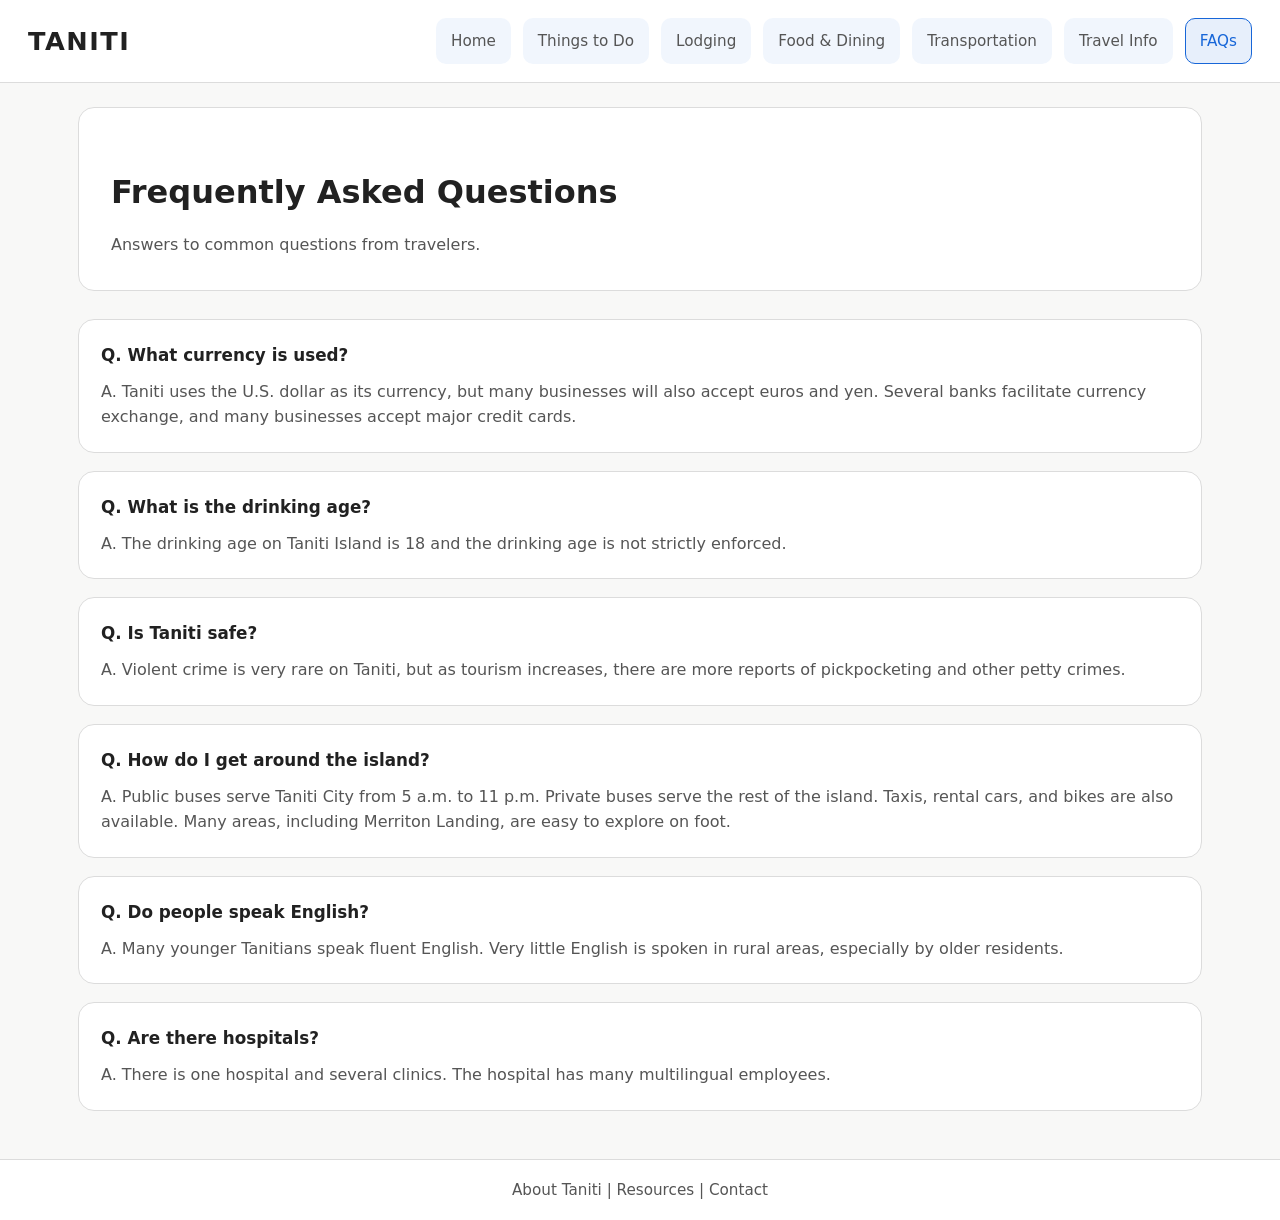
==== faqs.html @ d8143a9d "Initial Taniti prototype" ====
<!DOCTYPE html>
<html lang="en">
<head>
  <meta charset="UTF-8">
  <meta name="viewport" content="width=device-width, initial-scale=1.0">
  <title>Taniti | FAQs</title>
  <link rel="stylesheet" href="styles.css">
</head>
<body>
  <header class="site-header">
    <div class="brand">TANITI</div>
    <nav class="main-nav" aria-label="Primary navigation">
      <a href="index.html" class="nav-link">Home</a>
      <a href="things-to-do.html" class="nav-link">Things to Do</a>
      <a href="lodging.html" class="nav-link">Lodging</a>
      <a href="food-dining.html" class="nav-link">Food & Dining</a>
      <a href="transportation.html" class="nav-link">Transportation</a>
      <a href="travel-info.html" class="nav-link">Travel Info</a>
      <a href="faqs.html" class="nav-link active">FAQs</a>
    </nav>
  </header>

  <main class="page-content">
    <section class="hero-section small-hero">
      <div class="hero-copy">
        <h1>Frequently Asked Questions</h1>
        <p>Answers to common questions from travelers.</p>
      </div>
    </section>

    <section class="faq-section">
      <article class="faq-item">
        <h2>Q. What currency is used?</h2>
        <p>A. Taniti uses the U.S. dollar as its currency, but many businesses will also accept euros and yen. Several banks facilitate currency exchange, and many businesses accept major credit cards.</p>
      </article>
      <article class="faq-item">
        <h2>Q. What is the drinking age?</h2>
        <p>A. The drinking age on Taniti Island is 18 and the drinking age is not strictly enforced.</p>
      </article>
      <article class="faq-item">
        <h2>Q. Is Taniti safe?</h2>
        <p>A. Violent crime is very rare on Taniti, but as tourism increases, there are more reports of pickpocketing and other petty crimes.</p>
      </article>
      <article class="faq-item">
        <h2>Q. How do I get around the island?</h2>
        <p>A. Public buses serve Taniti City from 5 a.m. to 11 p.m. Private buses serve the rest of the island. Taxis, rental cars, and bikes are also available. Many areas, including Merriton Landing, are easy to explore on foot.</p>
      </article>
      <article class="faq-item">
        <h2>Q. Do people speak English?</h2>
        <p>A. Many younger Tanitians speak fluent English. Very little English is spoken in rural areas, especially by older residents.</p>
      </article>
      <article class="faq-item">
        <h2>Q. Are there hospitals?</h2>
        <p>A. There is one hospital and several clinics. The hospital has many multilingual employees.</p>
      </article>
    </section>
  </main>

  <footer class="site-footer">
    <p>About Taniti | Resources | Contact</p>
  </footer>
</body>
</html>
---- styles.css ----
:root {
  --bg: #f8f8f7;
  --surface: #ffffff;
  --border: #dcdcdc;
  --text: #212121;
  --muted: #555555;
  --accent: #1766d8;
  --shadow: 0 10px 25px rgba(0, 0, 0, 0.06);
  --radius: 16px;
}

/* Global page styles */
* {
  box-sizing: border-box;
}
html {
  scroll-behavior: smooth;
}
body {
  margin: 0;
  font-family: Inter, system-ui, sans-serif;
  color: var(--text);
  background: var(--bg);
  line-height: 1.6;
}
a {
  color: inherit;
  text-decoration: none;
}
p {
  margin: 0;
}

/* Page wrapper and spacing */
.page-content {
  max-width: 1180px;
  margin: 0 auto;
  padding: 24px 28px 48px;
}

/* Header navigation */
.site-header {
  display: flex;
  align-items: center;
  justify-content: space-between;
  padding: 18px 28px;
  background: var(--surface);
  border-bottom: 1px solid var(--border);
  position: sticky;
  top: 0;
  z-index: 10;
}
.brand {
  font-size: 1.6rem;
  font-weight: 700;
  letter-spacing: 0.06em;
}
.main-nav {
  display: flex;
  flex-wrap: wrap;
  gap: 12px;
}
.nav-link {
  display: inline-block;
  padding: 10px 14px;
  border: 1px solid transparent;
  border-radius: 10px;
  background: rgba(23, 102, 216, 0.06);
  color: var(--muted);
  font-size: 0.95rem;
}
.nav-link:hover,
.nav-link:focus-visible {
  background: rgba(23, 102, 216, 0.12);
  color: var(--text);
}
.nav-link.active {
  border-color: var(--accent);
  color: var(--accent);
  background: rgba(23, 102, 216, 0.1);
}

/* Hero sections */
.hero-section {
  display: grid;
  grid-template-columns: 1.2fr 0.8fr;
  gap: 28px;
  align-items: center;
  background: var(--surface);
  border: 1px solid var(--border);
  border-radius: var(--radius);
  padding: 32px;
  margin-bottom: 28px;
}
.hero-section.small-hero {
  grid-template-columns: 1fr;
}
.hero-copy h1 {
  margin-bottom: 14px;
  font-size: clamp(2rem, 2.3vw, 2.7rem);
}
.hero-copy p {
  color: var(--muted);
  max-width: 680px;
}
.hero-image {
  min-height: 230px;
  display: grid;
  place-items: center;
  border: 1px solid var(--border);
  border-radius: 18px;
  background: #eef4ff;
}
.hero-image-icon {
  font-size: 3rem;
}

/* Card sections */
.card-section {
  margin-top: 12px;
}
.card-section h2 {
  margin-bottom: 18px;
  font-size: 1.35rem;
}
.card-grid {
  display: grid;
  gap: 18px;
  grid-template-columns: repeat(3, minmax(240px, 1fr));
}
.card-grid.two-column {
  grid-template-columns: repeat(2, minmax(240px, 1fr));
}
.card-grid.four-column {
  grid-template-columns: repeat(4, minmax(220px, 1fr));
}
.card {
  background: var(--surface);
  border: 1px solid var(--border);
  border-radius: 18px;
  padding: 24px;
  box-shadow: var(--shadow);
}
.card h3 {
  margin-top: 0;
  margin-bottom: 10px;
}
.card p {
  color: var(--muted);
}
.wide-card {
  min-height: 220px;
}
.notice {
  margin-top: 18px;
  font-size: 0.95rem;
  color: var(--muted);
  text-align: center;
}

/* Transportation page layout */
.transport-grid {
  display: grid;
  grid-template-columns: 1fr 1fr;
  gap: 18px;
  margin-top: 18px;
}
.transport-card {
  min-height: 260px;
}
.transport-card ul {
  margin: 12px 0 0;
  padding-left: 18px;
  color: var(--muted);
}
.transport-card li {
  margin-bottom: 8px;
}
.map-placeholder {
  margin-top: 24px;
  background: var(--surface);
  border: 1px solid var(--border);
  border-radius: var(--radius);
  padding: 26px;
  text-align: center;
}
.map-icon {
  font-size: 2.5rem;
  margin-bottom: 10px;
}

/* Travel Info and FAQ content */
.info-grid,
.faq-section {
  display: grid;
  gap: 18px;
}
.info-grid {
  grid-template-columns: repeat(3, minmax(220px, 1fr));
}
.info-card {
  background: #f3f5ff;
  border: 1px solid var(--border);
  border-radius: var(--radius);
  padding: 24px;
}
.info-card h3 {
  margin-top: 0;
  margin-bottom: 10px;
}
.faq-item {
  background: var(--surface);
  border: 1px solid var(--border);
  border-radius: var(--radius);
  padding: 22px;
}
.faq-item h2 {
  margin: 0 0 10px;
  font-size: 1.05rem;
}
.faq-item p {
  color: var(--muted);
}

/* Footer styling */
.site-footer {
  padding: 18px 28px;
  background: var(--surface);
  border-top: 1px solid var(--border);
  text-align: center;
  font-size: 0.95rem;
  color: var(--muted);
}

/* Responsive layout adjustments */
@media (max-width: 980px) {
  .hero-section,
  .transport-grid,
  .info-grid {
    grid-template-columns: 1fr;
  }
  .card-grid.four-column {
    grid-template-columns: repeat(2, minmax(220px, 1fr));
  }
}

@media (max-width: 720px) {
  .site-header {
    flex-direction: column;
    align-items: stretch;
    gap: 12px;
  }
  .main-nav {
    justify-content: center;
  }
  .page-content {
    padding: 18px 16px 36px;
  }
  .hero-section {
    padding: 24px;
  }
  .card-grid,
  .transport-grid,
  .info-grid {
    gap: 14px;
  }
}
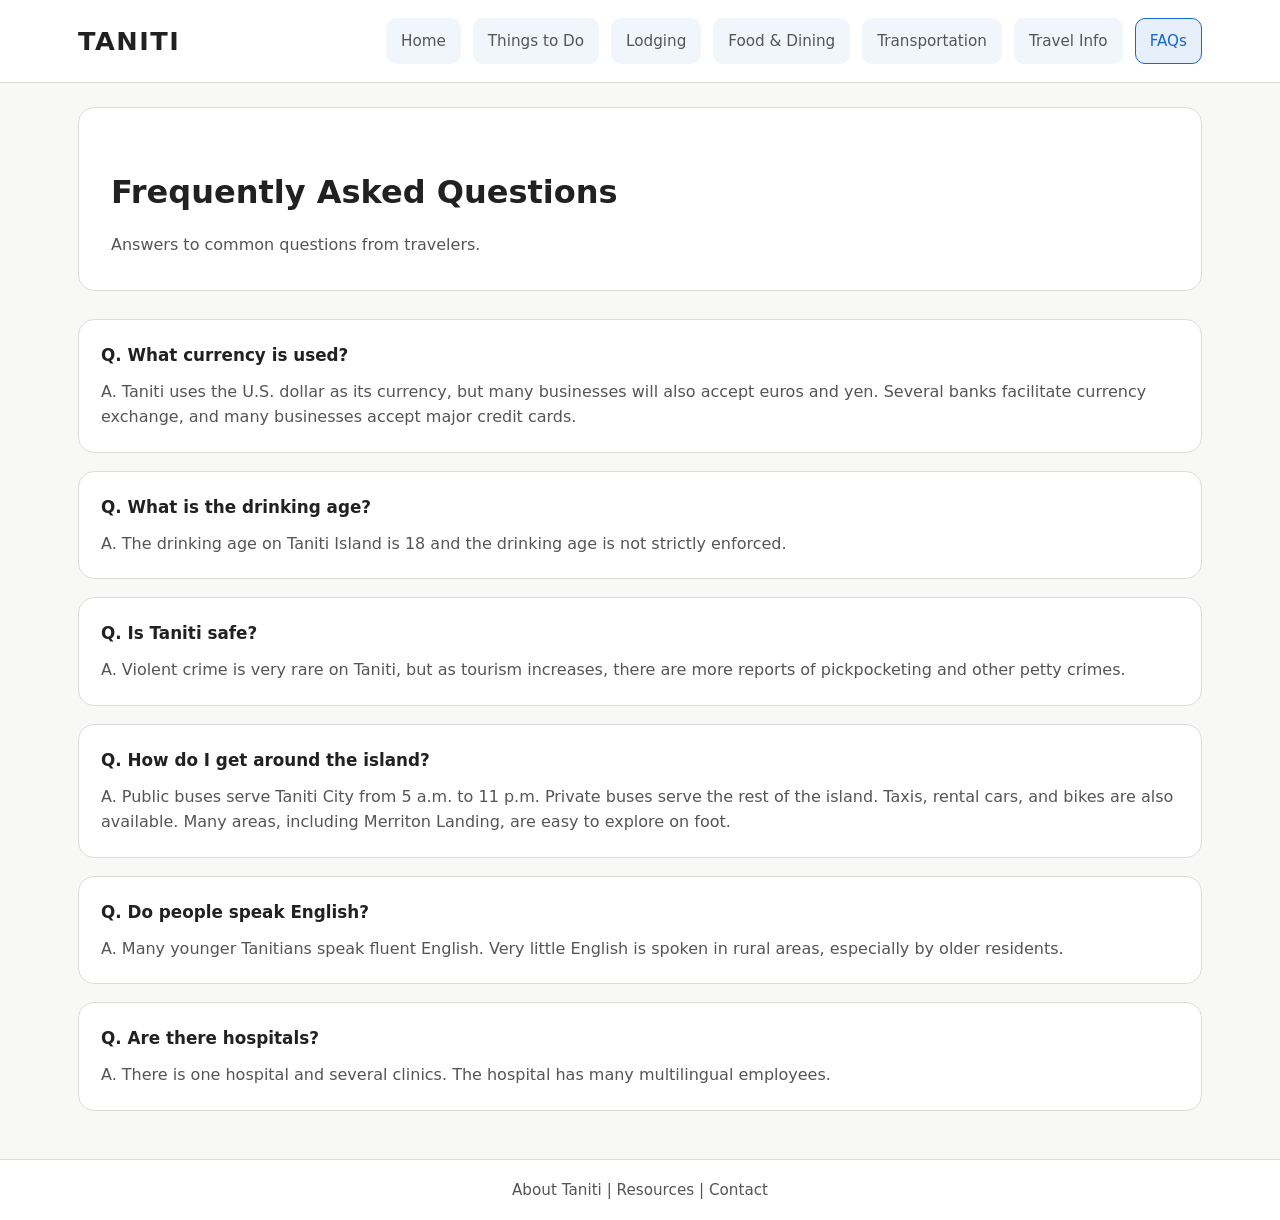
==== commit 891c7551: "finished polishing all pages" ====
--- a/faqs.html
+++ b/faqs.html
@@ -8,16 +8,18 @@
 </head>
 <body>
   <header class="site-header">
-    <div class="brand">TANITI</div>
-    <nav class="main-nav" aria-label="Primary navigation">
-      <a href="index.html" class="nav-link">Home</a>
-      <a href="things-to-do.html" class="nav-link">Things to Do</a>
-      <a href="lodging.html" class="nav-link">Lodging</a>
-      <a href="food-dining.html" class="nav-link">Food & Dining</a>
-      <a href="transportation.html" class="nav-link">Transportation</a>
-      <a href="travel-info.html" class="nav-link">Travel Info</a>
-      <a href="faqs.html" class="nav-link active">FAQs</a>
-    </nav>
+    <div class="header-inner">
+      <div class="brand">TANITI</div>
+      <nav class="main-nav" aria-label="Primary navigation">
+        <a href="index.html" class="nav-link">Home</a>
+        <a href="things-to-do.html" class="nav-link ">Things to Do</a>
+        <a href="lodging.html" class="nav-link">Lodging</a>
+        <a href="food-dining.html" class="nav-link">Food & Dining</a>
+        <a href="transportation.html" class="nav-link">Transportation</a>
+        <a href="travel-info.html" class="nav-link">Travel Info</a>
+        <a href="faqs.html" class="nav-link active">FAQs</a>
+      </nav>
+    </div>
   </header>
 
   <main class="page-content">
--- a/styles.css
+++ b/styles.css
@@ -13,42 +13,62 @@
 * {
   box-sizing: border-box;
 }
+
+html,
+body {
+  height: 100%;
+  margin: 0;
+}
+
 html {
   scroll-behavior: smooth;
 }
+
 body {
-  margin: 0;
+  min-height: 100vh;
+  display: flex;
+  flex-direction: column;
   font-family: Inter, system-ui, sans-serif;
   color: var(--text);
   background: var(--bg);
   line-height: 1.6;
 }
+
 a {
   color: inherit;
   text-decoration: none;
 }
+
 p {
   margin: 0;
 }
 
 /* Page wrapper and spacing */
 .page-content {
+  flex: 1;
   max-width: 1180px;
   margin: 0 auto;
   padding: 24px 28px 48px;
+  width: 100%;
 }
 
 /* Header navigation */
 .site-header {
-  display: flex;
-  align-items: center;
-  justify-content: space-between;
-  padding: 18px 28px;
   background: var(--surface);
   border-bottom: 1px solid var(--border);
   position: sticky;
   top: 0;
   z-index: 10;
+}
+
+.header-inner {
+  max-width: 1180px;
+  margin: 0 auto;
+  padding: 18px 28px;
+  display: flex;
+  align-items: center;
+  justify-content: space-between;
+  gap: 24px;
 }
 .brand {
   font-size: 1.6rem;
@@ -104,16 +124,25 @@
   max-width: 680px;
 }
 .hero-image {
-  min-height: 230px;
-  display: grid;
-  place-items: center;
+  width: 100%;
+  max-width: 500px;
+  height: 300px;
+  overflow: hidden;
   border: 1px solid var(--border);
   border-radius: 18px;
   background: #eef4ff;
 }
-.hero-image-icon {
+
+.hero-image img {
+  width: 100%;
+  height: 100%;
+  object-fit: cover;
+  display: block;
+}
+
+/*.hero-image-icon {
   font-size: 3rem;
-}
+}*/
 
 /* Card sections */
 .card-section {
@@ -131,6 +160,30 @@
 .card-grid.two-column {
   grid-template-columns: repeat(2, minmax(240px, 1fr));
 }
+.media-card {
+  display: grid;
+  grid-template-columns: 1.2fr 0.8fr;
+  gap: 20px;
+  align-items: center;
+}
+.card-image {
+  width: 100%;
+  height: 180px;
+  overflow: hidden;
+  border: 1px solid var(--border);
+  border-radius: 18px;
+  background: #eef4ff;
+}
+
+.card-image img {
+  width: 100%;
+  height: 100%;
+  object-fit: cover;
+  display: block;
+}
+.card-copy h3 {
+  margin-bottom: 12px;
+}
 .card-grid.four-column {
   grid-template-columns: repeat(4, minmax(220px, 1fr));
 }
@@ -167,26 +220,6 @@
 }
 .transport-card {
   min-height: 260px;
-}
-.transport-card ul {
-  margin: 12px 0 0;
-  padding-left: 18px;
-  color: var(--muted);
-}
-.transport-card li {
-  margin-bottom: 8px;
-}
-.map-placeholder {
-  margin-top: 24px;
-  background: var(--surface);
-  border: 1px solid var(--border);
-  border-radius: var(--radius);
-  padding: 26px;
-  text-align: center;
-}
-.map-icon {
-  font-size: 2.5rem;
-  margin-bottom: 10px;
 }
 
 /* Travel Info and FAQ content */
